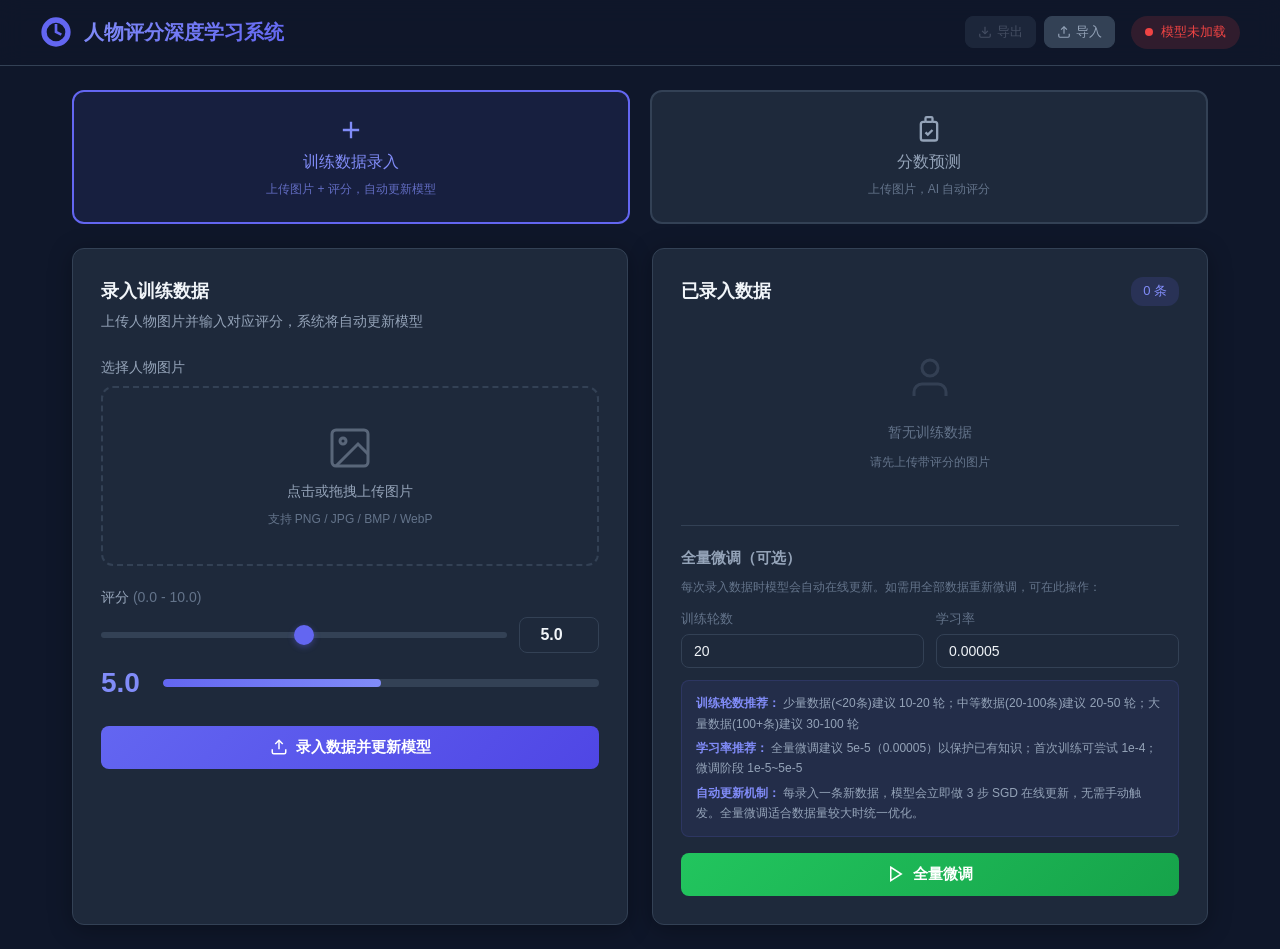
==== templates/index.html @ 9ae6597a "Initial commit: AI face scoring system with pairwise ranking, replay buffer, and distribution output" ====
<!DOCTYPE html>
<html lang="zh-CN">
<head>
    <meta charset="UTF-8">
    <meta name="viewport" content="width=device-width, initial-scale=1.0">
    <title>人物评分深度学习系统</title>
    <link rel="stylesheet" href="/static/css/style.css">
</head>
<body>
    <header class="app-header">
        <div class="header-content">
            <div class="logo">
                <svg viewBox="0 0 24 24" fill="none" stroke="currentColor" stroke-width="2">
                    <path d="M12 2a10 10 0 1 0 10 10A10 10 0 0 0 12 2Zm0 18a8 8 0 1 1 8-8 8 8 0 0 1-8 8Z"/>
                    <path d="M12 6v6l4 2"/>
                </svg>
                <h1>人物评分深度学习系统</h1>
            </div>
            <div class="header-actions">
                <div class="model-actions">
                    <button class="action-btn" onclick="exportModel()" title="导出模型" id="exportBtn" disabled>
                        <svg viewBox="0 0 24 24" fill="none" stroke="currentColor" stroke-width="2">
                            <path d="M21 15v4a2 2 0 0 1-2 2H5a2 2 0 0 1-2-2v-4"/>
                            <polyline points="7 10 12 15 17 10"/>
                            <line x1="12" y1="15" x2="12" y2="3"/>
                        </svg>
                        <span>导出</span>
                    </button>
                    <button class="action-btn" onclick="document.getElementById('importModelFile').click()" title="导入模型">
                        <svg viewBox="0 0 24 24" fill="none" stroke="currentColor" stroke-width="2">
                            <path d="M21 15v4a2 2 0 0 1-2 2H5a2 2 0 0 1-2-2v-4"/>
                            <polyline points="17 8 12 3 7 8"/>
                            <line x1="12" y1="3" x2="12" y2="15"/>
                        </svg>
                        <span>导入</span>
                    </button>
                    <input type="file" id="importModelFile" accept=".pth" hidden onchange="importModel(this)">
                </div>
                <div class="model-badge" id="modelBadge">
                    <span class="dot"></span>
                    <span id="modelStatusText">模型未加载</span>
                </div>
            </div>
        </div>
    </header>

    <main class="app-main">
        <!-- 模块选择卡片 -->
        <div class="module-selector">
            <button class="module-tab active" data-module="training" onclick="switchModule('training')">
                <svg viewBox="0 0 24 24" fill="none" stroke="currentColor" stroke-width="2">
                    <path d="M12 5v14M5 12h14"/>
                </svg>
                <span>训练数据录入</span>
                <small>上传图片 + 评分，自动更新模型</small>
            </button>
            <button class="module-tab" data-module="predict" onclick="switchModule('predict')">
                <svg viewBox="0 0 24 24" fill="none" stroke="currentColor" stroke-width="2">
                    <path d="M9 5H7a2 2 0 0 0-2 2v12a2 2 0 0 0 2 2h10a2 2 0 0 0 2-2V7a2 2 0 0 0-2-2h-2"/>
                    <rect x="9" y="1" width="6" height="4" rx="1"/>
                    <path d="M9 14l2 2 4-4"/>
                </svg>
                <span>分数预测</span>
                <small>上传图片，AI 自动评分</small>
            </button>
        </div>

        <!-- 模块1：训练数据录入 -->
        <section class="module-panel active" id="trainingPanel">
            <div class="panel-grid">
                <!-- 左侧：上传表单 -->
                <div class="card upload-card">
                    <h2>录入训练数据</h2>
                    <p class="card-desc">上传人物图片并输入对应评分，系统将自动更新模型</p>

                    <form id="trainingForm" onsubmit="submitTraining(event)">
                        <div class="form-group">
                            <label>选择人物图片</label>
                            <div class="drop-zone" id="trainingDropZone" onclick="document.getElementById('trainingImage').click()">
                                <div class="drop-zone-content" id="trainingPreview">
                                    <svg viewBox="0 0 24 24" fill="none" stroke="currentColor" stroke-width="1.5">
                                        <rect x="3" y="3" width="18" height="18" rx="2"/>
                                        <circle cx="8.5" cy="8.5" r="1.5"/>
                                        <path d="M21 15l-5-5L5 21"/>
                                    </svg>
                                    <span>点击或拖拽上传图片</span>
                                    <small>支持 PNG / JPG / BMP / WebP</small>
                                </div>
                            </div>
                            <input type="file" id="trainingImage" accept="image/*" hidden onchange="previewImage(this, 'trainingPreview')">
                        </div>

                        <div class="form-group">
                            <label for="scoreInput">评分 <span class="range-hint">(0.0 - 10.0)</span></label>
                            <div class="score-input-wrapper">
                                <input type="range" id="scoreSlider" min="0" max="10" step="0.1" value="5.0" oninput="syncScore('slider')">
                                <input type="number" id="scoreNumber" min="0" max="10" step="0.1" value="5.0" oninput="syncScore('number')">
                            </div>
                            <div class="score-display">
                                <span class="score-value" id="scoreDisplay">5.0</span>
                                <div class="score-bar">
                                    <div class="score-bar-fill" id="scoreBarFill" style="width: 50%"></div>
                                </div>
                            </div>
                        </div>

                        <button type="submit" class="btn btn-primary" id="uploadBtn">
                            <svg viewBox="0 0 24 24" fill="none" stroke="currentColor" stroke-width="2">
                                <path d="M21 15v4a2 2 0 0 1-2 2H5a2 2 0 0 1-2-2v-4"/>
                                <polyline points="17 8 12 3 7 8"/>
                                <line x1="12" y1="3" x2="12" y2="15"/>
                            </svg>
                            录入数据并更新模型
                        </button>
                    </form>

                    <!-- 自动更新状态提示 -->
                    <div class="auto-update-status" id="autoUpdateStatus" style="display:none">
                        <div class="spinner"></div>
                        <span id="autoUpdateText">模型更新中...</span>
                    </div>
                </div>

                <!-- 右侧：数据列表 + 全量微调 -->
                <div class="card data-card">
                    <div class="card-header">
                        <h2>已录入数据</h2>
                        <span class="badge" id="sampleCount">0 条</span>
                    </div>

                    <div class="sample-list" id="sampleList">
                        <div class="empty-state">
                            <svg viewBox="0 0 24 24" fill="none" stroke="currentColor" stroke-width="1.5">
                                <path d="M20 21v-2a4 4 0 0 0-4-4H8a4 4 0 0 0-4 4v2"/>
                                <circle cx="12" cy="7" r="4"/>
                            </svg>
                            <p>暂无训练数据</p>
                            <small>请先上传带评分的图片</small>
                        </div>
                    </div>

                    <div class="train-section">
                        <h3>全量微调（可选）</h3>
                        <p class="train-desc">每次录入数据时模型会自动在线更新。如需用全部数据重新微调，可在此操作：</p>
                        <div class="train-params">
                            <label>
                                训练轮数
                                <input type="number" id="trainEpochs" value="20" min="5" max="200">
                            </label>
                            <label>
                                学习率
                                <input type="number" id="trainLr" value="0.00005" step="0.00001" min="0.00001" max="0.01">
                            </label>
                        </div>
                        <div class="param-tips">
                            <div class="tip-item">
                                <strong>训练轮数推荐：</strong>
                                <span>少量数据(&lt;20条)建议 10-20 轮；中等数据(20-100条)建议 20-50 轮；大量数据(100+条)建议 30-100 轮</span>
                            </div>
                            <div class="tip-item">
                                <strong>学习率推荐：</strong>
                                <span>全量微调建议 5e-5（0.00005）以保护已有知识；首次训练可尝试 1e-4；微调阶段 1e-5~5e-5</span>
                            </div>
                            <div class="tip-item">
                                <strong>自动更新机制：</strong>
                                <span>每录入一条新数据，模型会立即做 3 步 SGD 在线更新，无需手动触发。全量微调适合数据量较大时统一优化。</span>
                            </div>
                        </div>
                        <button class="btn btn-train" id="trainBtn" onclick="startFinetune()">
                            <svg viewBox="0 0 24 24" fill="none" stroke="currentColor" stroke-width="2">
                                <polygon points="5 3 19 12 5 21 5 3"/>
                            </svg>
                            全量微调
                        </button>

                        <div class="train-progress" id="trainProgress" style="display:none">
                            <div class="spinner"></div>
                            <span id="trainProgressText">全量微调中...</span>
                        </div>
                        <div class="train-result" id="trainResult" style="display:none"></div>
                    </div>
                </div>
            </div>
        </section>

        <!-- 模块2：分数预测 -->
        <section class="module-panel" id="predictPanel">
            <div class="predict-layout">
                <div class="card predict-card">
                    <h2>上传图片预测评分</h2>
                    <p class="card-desc">上传一张人物图片，AI 模型将自动给出评分（MTCNN 自动裁剪人脸）</p>

                    <div class="drop-zone predict-drop" id="predictDropZone" onclick="document.getElementById('predictImage').click()">
                        <div class="drop-zone-content" id="predictPreview">
                            <svg viewBox="0 0 24 24" fill="none" stroke="currentColor" stroke-width="1.5">
                                <rect x="3" y="3" width="18" height="18" rx="2"/>
                                <circle cx="8.5" cy="8.5" r="1.5"/>
                                <path d="M21 15l-5-5L5 21"/>
                            </svg>
                            <span>点击或拖拽上传图片</span>
                            <small>支持 PNG / JPG / BMP / WebP</small>
                        </div>
                    </div>
                    <input type="file" id="predictImage" accept="image/*" hidden onchange="previewImage(this, 'predictPreview')">

                    <button class="btn btn-predict" onclick="predictScore()" id="predictBtn">
                        <svg viewBox="0 0 24 24" fill="none" stroke="currentColor" stroke-width="2">
                            <circle cx="11" cy="11" r="8"/>
                            <path d="M21 21l-4.35-4.35"/>
                        </svg>
                        预测评分
                    </button>

                </div>

                <div class="card result-card" id="resultCard" style="display:none">
                    <h2>预测结果</h2>
                    <div class="result-score-wrapper">
                        <div class="result-score" id="resultScore">0.0</div>
                        <div class="result-bar-bg">
                            <div class="result-bar-fill" id="resultBarFill"></div>
                        </div>
                    </div>
                    <p class="result-label" id="resultLabel">--</p>
                    <div class="result-meta" id="resultMeta"></div>
                    <!-- 概率分布图 -->
                    <div class="dist-chart" id="distChart"></div>

                    <!-- 评分修正区域：始终可用，不会消失 -->
                    <div class="correct-section" id="correctSection">
                        <div class="correct-divider">
                            <span>认为 AI 评分有误？</span>
                        </div>
                        <div class="correct-form">
                            <label class="correct-label">输入正确评分：</label>
                            <div class="correct-input-row">
                                <input type="number" id="correctScoreInput" min="0" max="10" step="0.1" placeholder="0.0-10.0" class="correct-input">
                                <button class="btn btn-correct" onclick="submitCorrection()">提交修正</button>
                            </div>
                            <p class="correct-hint">提交后将作为训练样本保存，模型通过回放缓存自动更新</p>
                        </div>
                        <button class="btn btn-discard" onclick="discardCorrection()">不需要修正，丢弃图片</button>
                    </div>
                </div>

                <!-- 无模型提示 -->
                <div class="card no-model-card" id="noModelCard" style="display:none">
                    <div class="no-model-icon">
                        <svg viewBox="0 0 24 24" fill="none" stroke="currentColor" stroke-width="1.5">
                            <circle cx="12" cy="12" r="10"/>
                            <line x1="12" y1="8" x2="12" y2="12"/>
                            <line x1="12" y1="16" x2="12.01" y2="16"/>
                        </svg>
                    </div>
                    <h3>模型尚未训练</h3>
                    <p>请先在「训练数据录入」模块中录入训练数据，录入第一条后模型即自动创建。</p>
                    <button class="btn btn-secondary" onclick="switchModule('training')">前往录入训练数据</button>
                </div>
            </div>
        </section>
    </main>

    <!-- Toast 通知 -->
    <div class="toast-container" id="toastContainer"></div>

    <script src="/static/js/main.js"></script>
</body>
</html>
---- static/css/style.css ----
/* ── 全局变量与重置 ──────────────────────────────────── */
:root {
    --primary: #6366f1;
    --primary-light: #818cf8;
    --primary-dark: #4f46e5;
    --success: #22c55e;
    --warning: #f59e0b;
    --danger: #ef4444;
    --bg: #0f172a;
    --bg-card: #1e293b;
    --bg-card-hover: #334155;
    --bg-input: #1e293b;
    --border: #334155;
    --text: #f1f5f9;
    --text-muted: #94a3b8;
    --text-dim: #64748b;
    --radius: 12px;
    --radius-sm: 8px;
    --shadow: 0 4px 24px rgba(0, 0, 0, 0.3);
}

* { margin: 0; padding: 0; box-sizing: border-box; }

body {
    font-family: -apple-system, BlinkMacSystemFont, "Segoe UI", Roboto, "Noto Sans SC", sans-serif;
    background: var(--bg);
    color: var(--text);
    min-height: 100vh;
    line-height: 1.6;
}

/* ── 头部 ─────────────────────────────────────────── */
.app-header {
    background: rgba(15, 23, 42, 0.8);
    backdrop-filter: blur(12px);
    border-bottom: 1px solid var(--border);
    padding: 16px 32px;
    position: sticky;
    top: 0;
    z-index: 100;
}

.header-content {
    max-width: 1200px;
    margin: 0 auto;
    display: flex;
    align-items: center;
    justify-content: space-between;
}

.logo { display: flex; align-items: center; gap: 12px; }
.logo svg { width: 32px; height: 32px; color: var(--primary); }
.logo h1 {
    font-size: 20px; font-weight: 700;
    background: linear-gradient(135deg, var(--primary-light), var(--primary));
    -webkit-background-clip: text; -webkit-text-fill-color: transparent;
}

.header-actions { display: flex; align-items: center; gap: 16px; }
.model-actions { display: flex; gap: 8px; }

.action-btn {
    display: inline-flex; align-items: center; gap: 5px;
    padding: 6px 12px; background: var(--bg-card-hover);
    border: 1px solid var(--border); border-radius: var(--radius-sm);
    color: var(--text-muted); font-size: 13px; cursor: pointer;
    transition: all 0.2s; font-family: inherit;
}
.action-btn svg { width: 14px; height: 14px; }
.action-btn:hover:not(:disabled) { border-color: var(--primary); color: var(--primary-light); }
.action-btn:disabled { opacity: 0.4; cursor: not-allowed; }

.model-badge {
    display: flex; align-items: center; gap: 8px;
    padding: 6px 14px; border-radius: 20px;
    background: rgba(239, 68, 68, 0.15); color: var(--danger);
    font-size: 13px; font-weight: 500;
}
.model-badge.ready { background: rgba(34, 197, 94, 0.15); color: var(--success); }
.model-badge .dot {
    width: 8px; height: 8px; border-radius: 50%;
    background: currentColor; animation: pulse 2s infinite;
}
@keyframes pulse { 0%, 100% { opacity: 1; } 50% { opacity: 0.4; } }

/* ── 模型架构说明横幅 ─────────────────────────────── */
.arch-banner {
    max-width: 1200px; margin: 24px auto 0; padding: 0 32px;
}
.arch-flow {
    display: flex; align-items: center; justify-content: center; gap: 12px;
    background: var(--bg-card); border: 1px solid var(--border);
    border-radius: var(--radius); padding: 16px 24px; flex-wrap: wrap;
}
.arch-step {
    display: flex; flex-direction: column; align-items: center; gap: 4px;
    padding: 8px 12px; border-radius: var(--radius-sm);
    background: rgba(255,255,255,0.03); min-width: 80px; text-align: center;
}
.arch-step .arch-icon { font-size: 22px; }
.arch-step span { font-size: 12px; color: var(--text-muted); line-height: 1.4; }
.arch-step small { font-size: 10px; color: var(--text-dim); }
.arch-step.highlight { border: 1px solid var(--primary); background: rgba(99,102,241,0.1); }
.arch-step.highlight span { color: var(--primary-light); }
.arch-step.result { border: 1px solid var(--warning); background: rgba(245,158,11,0.1); }
.arch-step.result span { color: var(--warning); }
.arch-arrow { color: var(--text-dim); font-size: 18px; font-weight: 700; }

/* ── 模块选择 ─────────────────────────────────────── */
.module-selector {
    max-width: 1200px; margin: 24px auto 0; padding: 0 32px;
    display: grid; grid-template-columns: 1fr 1fr; gap: 20px;
}
.module-tab {
    display: flex; flex-direction: column; align-items: center; gap: 8px;
    padding: 24px; background: var(--bg-card); border: 2px solid var(--border);
    border-radius: var(--radius); cursor: pointer; transition: all 0.3s;
    color: var(--text-muted); font-family: inherit; font-size: 16px;
}
.module-tab svg { width: 28px; height: 28px; }
.module-tab small { font-size: 12px; color: var(--text-dim); }
.module-tab:hover { background: var(--bg-card-hover); border-color: var(--primary); color: var(--text); }
.module-tab.active {
    background: rgba(99, 102, 241, 0.1); border-color: var(--primary);
    color: var(--primary-light);
}
.module-tab.active small { color: var(--primary-light); opacity: 0.7; }

/* ── 面板切换 ─────────────────────────────────────── */
.module-panel { max-width: 1200px; margin: 24px auto; padding: 0 32px; display: none; }
.module-panel.active { display: block; }

/* ── 卡片 ─────────────────────────────────────────── */
.card {
    background: var(--bg-card); border: 1px solid var(--border);
    border-radius: var(--radius); padding: 28px; box-shadow: var(--shadow);
}
.card h2 { font-size: 18px; font-weight: 600; margin-bottom: 4px; }
.card-desc { color: var(--text-muted); font-size: 14px; margin-bottom: 24px; }
.card-header { display: flex; align-items: center; justify-content: space-between; margin-bottom: 16px; }
.card-header h2 { margin-bottom: 0; }
.badge {
    background: rgba(99, 102, 241, 0.15); color: var(--primary-light);
    padding: 4px 12px; border-radius: 12px; font-size: 13px; font-weight: 500;
}

/* ── 训练面板布局 ─────────────────────────────────── */
.panel-grid { display: grid; grid-template-columns: 1fr 1fr; gap: 24px; }

/* ── 拖拽上传区 ──────────────────────────────────── */
.drop-zone {
    border: 2px dashed var(--border); border-radius: var(--radius);
    padding: 32px; text-align: center; cursor: pointer; transition: all 0.3s;
    min-height: 180px; display: flex; align-items: center; justify-content: center;
}
.drop-zone:hover, .drop-zone.dragover {
    border-color: var(--primary); background: rgba(99, 102, 241, 0.05);
}
.drop-zone-content {
    display: flex; flex-direction: column; align-items: center; gap: 8px; color: var(--text-muted);
}
.drop-zone-content svg { width: 48px; height: 48px; opacity: 0.5; }
.drop-zone-content span { font-size: 14px; }
.drop-zone-content small { font-size: 12px; color: var(--text-dim); }
.drop-zone-content img { max-width: 100%; max-height: 200px; border-radius: var(--radius-sm); object-fit: contain; }

/* ── 表单 ─────────────────────────────────────────── */
.form-group { margin-bottom: 20px; }
.form-group label { display: block; margin-bottom: 8px; font-size: 14px; font-weight: 500; color: var(--text-muted); }
.range-hint { color: var(--text-dim); font-weight: 400; }
.score-input-wrapper { display: flex; align-items: center; gap: 12px; }
.score-input-wrapper input[type="range"] {
    flex: 1; height: 6px; -webkit-appearance: none; appearance: none;
    background: var(--border); border-radius: 3px; outline: none;
}
.score-input-wrapper input[type="range"]::-webkit-slider-thumb {
    -webkit-appearance: none; width: 20px; height: 20px; border-radius: 50%;
    background: var(--primary); cursor: pointer; box-shadow: 0 2px 6px rgba(99, 102, 241, 0.4);
}
.score-input-wrapper input[type="number"] {
    width: 80px; padding: 8px 12px; background: var(--bg-input);
    border: 1px solid var(--border); border-radius: var(--radius-sm);
    color: var(--text); font-size: 16px; font-weight: 600; text-align: center; outline: none;
}
.score-input-wrapper input[type="number"]:focus { border-color: var(--primary); }
.score-display { margin-top: 8px; display: flex; align-items: center; gap: 12px; }
.score-value { font-size: 28px; font-weight: 700; color: var(--primary-light); min-width: 50px; }
.score-bar { flex: 1; height: 8px; background: var(--border); border-radius: 4px; overflow: hidden; }
.score-bar-fill { height: 100%; background: linear-gradient(90deg, var(--primary), var(--primary-light)); border-radius: 4px; transition: width 0.15s; }

/* ── 按钮 ─────────────────────────────────────────── */
.btn {
    display: inline-flex; align-items: center; justify-content: center; gap: 8px;
    padding: 12px 24px; border: none; border-radius: var(--radius-sm);
    font-size: 15px; font-weight: 600; cursor: pointer; transition: all 0.2s;
    font-family: inherit; width: 100%;
}
.btn svg { width: 18px; height: 18px; }
.btn-primary { background: linear-gradient(135deg, var(--primary), var(--primary-dark)); color: white; }
.btn-primary:hover { transform: translateY(-1px); box-shadow: 0 4px 16px rgba(99, 102, 241, 0.4); }
.btn-train { background: linear-gradient(135deg, var(--success), #16a34a); color: white; }
.btn-train:hover { box-shadow: 0 4px 16px rgba(34, 197, 94, 0.4); }
.btn-predict { background: linear-gradient(135deg, #f59e0b, #d97706); color: white; margin-top: 20px; }
.btn-predict:hover { box-shadow: 0 4px 16px rgba(245, 158, 11, 0.4); }
.btn-secondary { background: var(--bg-card-hover); color: var(--text); border: 1px solid var(--border); width: auto; }
.btn-secondary:hover { border-color: var(--primary); }
.btn-rlhf { background: linear-gradient(135deg, #a855f7, #7c3aed); color: white; margin-top: 10px; }
.btn-rlhf:hover { box-shadow: 0 4px 16px rgba(168, 85, 247, 0.4); }
.btn:disabled { opacity: 0.5; cursor: not-allowed; transform: none !important; box-shadow: none !important; }

/* ── 自动更新状态 ─────────────────────────────────── */
.auto-update-status {
    display: flex; align-items: center; gap: 10px;
    margin-top: 16px; padding: 12px 16px;
    background: rgba(99, 102, 241, 0.1);
    border: 1px solid rgba(99, 102, 241, 0.2);
    border-radius: var(--radius-sm);
    color: var(--primary-light); font-size: 13px;
}

/* ── 样本列表 ─────────────────────────────────────── */
.sample-list { max-height: 260px; overflow-y: auto; margin-bottom: 20px; }
.sample-list::-webkit-scrollbar { width: 4px; }
.sample-list::-webkit-scrollbar-track { background: transparent; }
.sample-list::-webkit-scrollbar-thumb { background: var(--border); border-radius: 2px; }
.sample-item {
    display: flex; align-items: center; justify-content: space-between;
    padding: 10px 12px; border-radius: var(--radius-sm); transition: background 0.2s;
}
.sample-item:hover { background: rgba(255, 255, 255, 0.03); }
.sample-info { display: flex; align-items: center; gap: 10px; }
.sample-name { font-size: 13px; color: var(--text-muted); max-width: 150px; overflow: hidden; text-overflow: ellipsis; white-space: nowrap; }
.sample-score { font-weight: 600; color: var(--primary-light); font-size: 15px; }
.sample-delete {
    background: none; border: none; color: var(--text-dim); cursor: pointer;
    padding: 4px; border-radius: 4px; transition: all 0.2s; display: flex; align-items: center;
}
.sample-delete:hover { color: var(--danger); background: rgba(239, 68, 68, 0.1); }
.empty-state { text-align: center; padding: 32px; color: var(--text-dim); }
.empty-state svg { width: 48px; height: 48px; margin-bottom: 12px; opacity: 0.3; }
.empty-state p { font-size: 14px; margin-bottom: 4px; }
.empty-state small { font-size: 12px; }

/* ── 训练区域 ─────────────────────────────────────── */
.train-section { border-top: 1px solid var(--border); padding-top: 20px; }
.train-section h3 { font-size: 15px; margin-bottom: 8px; color: var(--text-muted); }
.train-desc { font-size: 12px; color: var(--text-dim); margin-bottom: 12px; line-height: 1.6; }
.train-params { display: grid; grid-template-columns: 1fr 1fr; gap: 12px; margin-bottom: 12px; }
.train-params label { font-size: 13px; color: var(--text-dim); display: flex; flex-direction: column; gap: 4px; }
.train-params input {
    padding: 8px 12px; background: var(--bg-input); border: 1px solid var(--border);
    border-radius: var(--radius-sm); color: var(--text); font-size: 14px; outline: none;
}
.train-params input:focus { border-color: var(--primary); }

/* ── 参数推荐说明 ─────────────────────────────────── */
.param-tips {
    background: rgba(99, 102, 241, 0.08); border: 1px solid rgba(99, 102, 241, 0.15);
    border-radius: var(--radius-sm); padding: 12px 14px; margin-bottom: 16px;
    font-size: 12px; line-height: 1.7;
}
.tip-item { color: var(--text-muted); margin-bottom: 4px; }
.tip-item:last-child { margin-bottom: 0; }
.tip-item strong { color: var(--primary-light); font-weight: 600; }

.train-progress {
    display: flex; align-items: center; gap: 10px; margin-top: 12px;
    color: var(--primary-light); font-size: 14px;
}
.spinner {
    width: 18px; height: 18px; border: 2px solid var(--border);
    border-top-color: var(--primary); border-radius: 50%; animation: spin 0.8s linear infinite;
}
@keyframes spin { to { transform: rotate(360deg); } }
.train-result {
    margin-top: 12px; padding: 12px;
    background: rgba(34, 197, 94, 0.1); border: 1px solid rgba(34, 197, 94, 0.2);
    border-radius: var(--radius-sm); font-size: 13px; color: var(--success);
}

/* ── 预测面板 ─────────────────────────────────────── */
.predict-layout { display: grid; grid-template-columns: 1fr 1fr; gap: 24px; align-items: start; }
.predict-drop { min-height: 300px; }

/* ── 预测结果 ─────────────────────────────────────── */
.result-score-wrapper { text-align: center; padding: 32px 0; }
.result-score {
    font-size: 72px; font-weight: 800;
    background: linear-gradient(135deg, var(--primary-light), var(--warning));
    -webkit-background-clip: text; -webkit-text-fill-color: transparent;
    line-height: 1; margin-bottom: 20px;
}
.result-bar-bg { height: 12px; background: var(--border); border-radius: 6px; overflow: hidden; margin: 0 20px; }
.result-bar-fill {
    height: 100%;
    background: linear-gradient(90deg, var(--danger), var(--warning), var(--success));
    border-radius: 6px; transition: width 1s ease-out;
}
.result-label { text-align: center; font-size: 18px; font-weight: 600; margin-top: 16px; color: var(--text); }
.result-meta { margin-top: 16px; font-size: 13px; color: var(--text-dim); text-align: center; }

/* ── 评分修正区域 ─────────────────────────────────── */
.correct-section { margin-top: 20px; border-top: 1px solid var(--border); padding-top: 16px; }
.correct-divider { text-align: center; margin-bottom: 12px; }
.correct-divider span {
    font-size: 13px; color: var(--warning); font-weight: 500;
    background: var(--bg-card); padding: 0 12px; position: relative;
}
.correct-label { font-size: 13px; color: var(--text-muted); margin-bottom: 8px; display: block; }
.correct-input-row { display: flex; gap: 10px; margin-bottom: 8px; }
.correct-input {
    flex: 1; padding: 8px 14px; background: var(--bg-input);
    border: 1px solid var(--border); border-radius: var(--radius-sm);
    color: var(--text); font-size: 16px; font-weight: 600; outline: none;
}
.correct-input:focus { border-color: var(--primary); }
.btn-correct {
    background: linear-gradient(135deg, var(--primary), var(--primary-dark));
    color: white; width: auto; white-space: nowrap; padding: 8px 20px; font-size: 14px;
}
.btn-correct:hover { box-shadow: 0 4px 12px rgba(99, 102, 241, 0.4); }
.correct-hint { font-size: 11px; color: var(--text-dim); margin-bottom: 12px; }
.btn-discard {
    background: transparent; color: var(--text-dim); border: 1px dashed var(--border);
    font-size: 13px; padding: 8px 16px; width: auto; margin: 0 auto; display: block;
}
.btn-discard:hover { color: var(--text-muted); border-color: var(--text-dim); }

/* ── 无模型提示 ──────────────────────────────────── */
.no-model-card { text-align: center; padding: 48px 28px; }
.no-model-icon { margin-bottom: 16px; }
.no-model-icon svg { width: 56px; height: 56px; color: var(--warning); }
.no-model-card h3 { font-size: 18px; margin-bottom: 8px; color: var(--warning); }
.no-model-card p {
    color: var(--text-muted); font-size: 14px; margin-bottom: 20px;
    max-width: 320px; margin-left: auto; margin-right: auto;
}

/* ── Toast 通知 ──────────────────────────────────── */
.toast-container {
    position: fixed; top: 20px; right: 20px; z-index: 1000;
    display: flex; flex-direction: column; gap: 10px;
}
.toast {
    padding: 14px 20px; border-radius: var(--radius-sm);
    font-size: 14px; font-weight: 500; box-shadow: var(--shadow);
    animation: slideIn 0.3s ease-out; max-width: 400px;
}
.toast.success { background: rgba(34, 197, 94, 0.9); color: white; }
.toast.error { background: rgba(239, 68, 68, 0.9); color: white; }
.toast.info { background: rgba(99, 102, 241, 0.9); color: white; }
.toast.warning { background: rgba(245, 158, 11, 0.9); color: white; }

@keyframes slideIn {
    from { transform: translateX(100%); opacity: 0; }
    to { transform: translateX(0); opacity: 1; }
}

/* ── 响应式 ───────────────────────────────────────── */
@media (max-width: 768px) {
    .panel-grid, .predict-layout, .module-selector { grid-template-columns: 1fr; }
    .app-header { padding: 12px 16px; }
    .module-panel, .module-selector { padding: 0 16px; }
    .result-score { font-size: 56px; }
    .header-actions { gap: 8px; }
    .model-actions { gap: 4px; }
    .action-btn span { display: none; }
    .arch-banner { padding: 0 16px; }
}

/* ── 校准信息 ─────────────────────────────────────── */
.calibration-info {
    margin-top: 12px; padding: 8px 14px;
    background: rgba(168, 85, 247, 0.08); border: 1px solid rgba(168, 85, 247, 0.15);
    border-radius: var(--radius-sm); font-size: 12px; text-align: center;
}
.cal-default { color: var(--text-dim); }
.cal-active { color: #a855f7; font-weight: 500; }

/* ── 极端分数高亮 ─────────────────────────────────── */
.sample-score.extreme { color: #f59e0b; font-weight: 700; }

/* ── 概率分布图 ───────────────────────────────────── */
.dist-chart {
    display: flex; align-items: flex-end; gap: 2px;
    height: 48px; margin-top: 12px; padding: 0 4px;
    border-bottom: 1px solid var(--border);
}
.dist-col {
    flex: 1; display: flex; flex-direction: column;
    align-items: center; justify-content: flex-end; height: 100%;
}
.dist-bar {
    width: 100%; min-height: 1px; border-radius: 2px 2px 0 0;
    background: rgba(99, 102, 241, 0.3); transition: height 0.3s ease;
}
.dist-bar.peak { background: #6366f1; }
.dist-bar.score { background: rgba(245, 158, 11, 0.6); }
.dist-label {
    font-size: 8px; color: var(--text-dim); margin-top: 2px;
    line-height: 1;
}
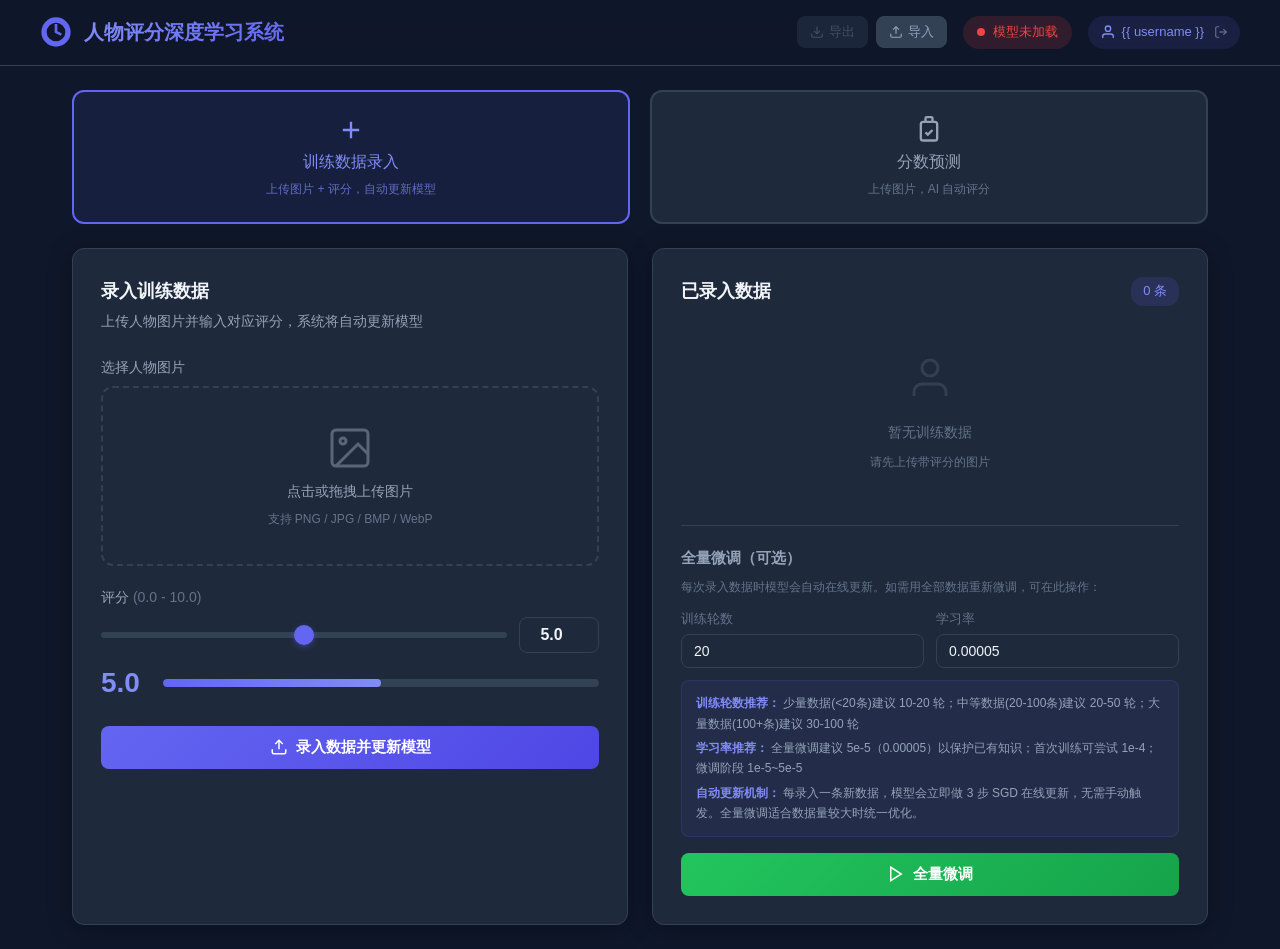
==== commit f46c6c63: "更新：添加登录注册页面，优化样式与功能" ====
--- a/templates/index.html
+++ b/templates/index.html
@@ -39,6 +39,20 @@
                 <div class="model-badge" id="modelBadge">
                     <span class="dot"></span>
                     <span id="modelStatusText">模型未加载</span>
+                </div>
+                <div class="user-badge">
+                    <svg viewBox="0 0 24 24" fill="none" stroke="currentColor" stroke-width="2" width="16" height="16">
+                        <path d="M20 21v-2a4 4 0 0 0-4-4H8a4 4 0 0 0-4 4v2"/>
+                        <circle cx="12" cy="7" r="4"/>
+                    </svg>
+                    <span>{{ username }}</span>
+                    <a href="/logout" class="logout-link" title="退出登录">
+                        <svg viewBox="0 0 24 24" fill="none" stroke="currentColor" stroke-width="2" width="14" height="14">
+                            <path d="M9 21H5a2 2 0 0 1-2-2V5a2 2 0 0 1 2-2h4"/>
+                            <polyline points="16 17 21 12 16 7"/>
+                            <line x1="21" y1="12" x2="9" y2="12"/>
+                        </svg>
+                    </a>
                 </div>
             </div>
         </div>
--- a/static/css/style.css
+++ b/static/css/style.css
@@ -400,3 +400,63 @@
     font-size: 8px; color: var(--text-dim); margin-top: 2px;
     line-height: 1;
 }
+
+/* ── 用户徽章 ─────────────────────────────────────── */
+.user-badge {
+    display: flex; align-items: center; gap: 6px;
+    padding: 6px 12px; border-radius: 20px;
+    background: rgba(99, 102, 241, 0.12); color: var(--primary-light);
+    font-size: 13px; font-weight: 500;
+}
+.user-badge svg { flex-shrink: 0; }
+.logout-link {
+    display: flex; align-items: center; margin-left: 4px;
+    color: var(--text-dim); transition: color 0.2s; cursor: pointer;
+}
+.logout-link:hover { color: var(--danger); }
+
+/* ── 认证页面 ─────────────────────────────────────── */
+.auth-body {
+    display: flex; align-items: center; justify-content: center;
+    min-height: 100vh; background: var(--bg);
+}
+.auth-container { width: 100%; max-width: 400px; padding: 20px; }
+.auth-card {
+    background: var(--bg-card); border: 1px solid var(--border);
+    border-radius: var(--radius); padding: 40px 32px; box-shadow: var(--shadow);
+}
+.auth-logo {
+    display: flex; flex-direction: column; align-items: center;
+    gap: 8px; margin-bottom: 32px;
+}
+.auth-logo svg { width: 48px; height: 48px; color: var(--primary); }
+.auth-logo h1 {
+    font-size: 22px; font-weight: 700;
+    background: linear-gradient(135deg, var(--primary-light), var(--primary));
+    -webkit-background-clip: text; -webkit-text-fill-color: transparent;
+}
+.auth-card .form-group { margin-bottom: 20px; }
+.auth-card .form-group label {
+    display: block; margin-bottom: 6px; font-size: 14px;
+    font-weight: 500; color: var(--text-muted);
+}
+.auth-card .form-group input {
+    width: 100%; padding: 10px 14px; background: var(--bg-input);
+    border: 1px solid var(--border); border-radius: var(--radius-sm);
+    color: var(--text); font-size: 15px; outline: none;
+    font-family: inherit;
+}
+.auth-card .form-group input:focus { border-color: var(--primary); }
+.auth-card .form-group input::placeholder { color: var(--text-dim); }
+.btn-auth { margin-top: 8px; padding: 14px; font-size: 16px; }
+.auth-error {
+    padding: 10px 14px; margin-bottom: 20px;
+    background: rgba(239, 68, 68, 0.15); border: 1px solid rgba(239, 68, 68, 0.3);
+    border-radius: var(--radius-sm); color: var(--danger);
+    font-size: 14px; text-align: center;
+}
+.auth-footer {
+    text-align: center; margin-top: 24px; font-size: 14px; color: var(--text-dim);
+}
+.auth-footer a { color: var(--primary-light); text-decoration: none; font-weight: 500; }
+.auth-footer a:hover { text-decoration: underline; }
